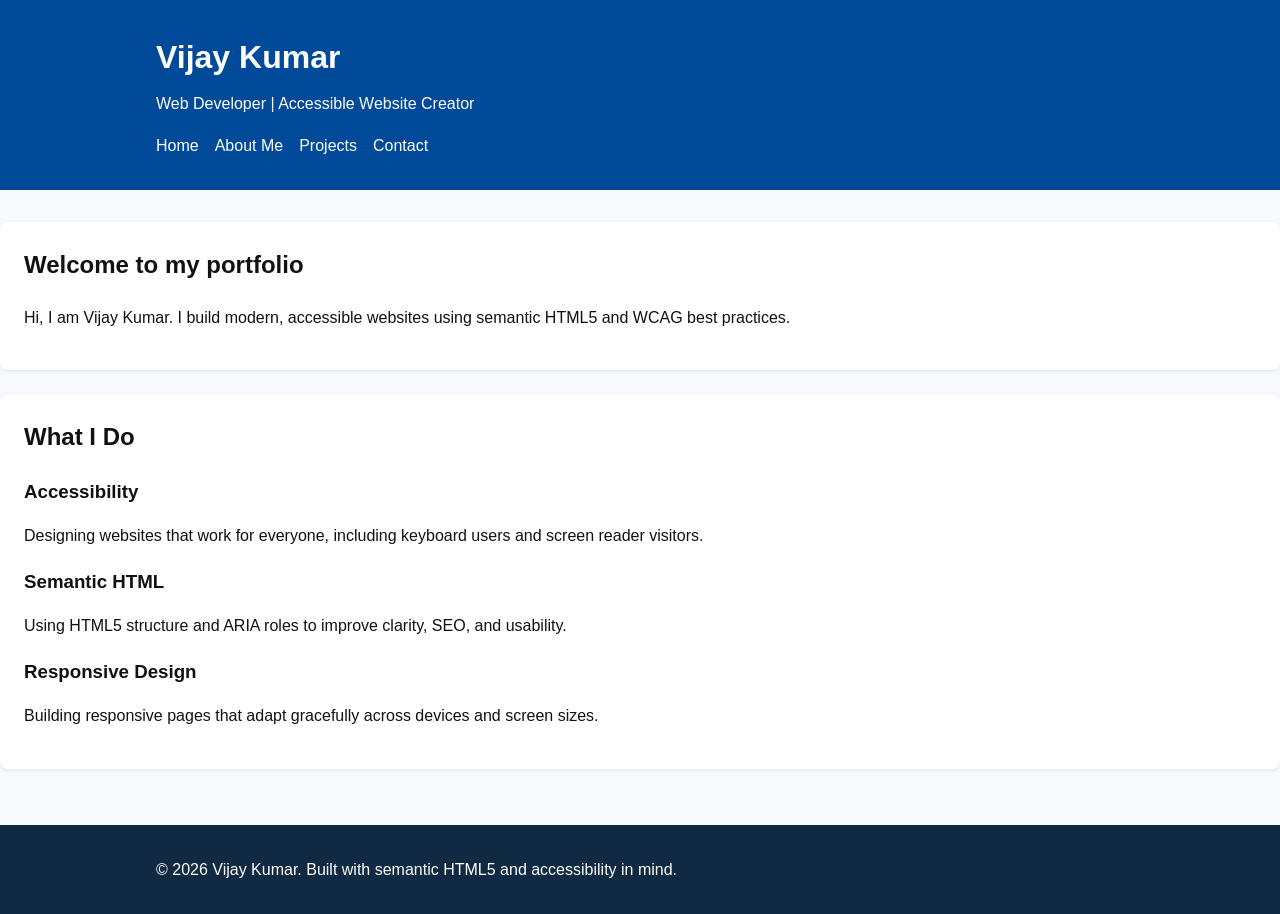
==== index.html @ e0fa2bb2 "Initial commit: accessible portfolio skeleton" ====
<!doctype html>
<html lang="en">
<head>
  <meta charset="UTF-8">
  <meta name="viewport" content="width=device-width, initial-scale=1.0">
  <title>Vijay Kumar | Home</title>
  <meta name="description" content="Portfolio website of Vijay Kumar">
  <meta name="keywords" content="Portfolio, HTML5, CSS, Web Developer">
  <meta name="author" content="Vijay Kumar">
  <link rel="stylesheet" href="css/style.css">
</head>
<body>
  <header role="banner">
    <div class="container">
      <h1>Vijay Kumar</h1>
      <p class="tagline">Web Developer | Accessible Website Creator</p>
      <nav role="navigation" aria-label="Main site navigation">
        <ul class="nav-list">
          <li><a href="index.html">Home</a></li>
          <li><a href="about.html">About Me</a></li>
          <li><a href="projects.html">Projects</a></li>
          <li><a href="contact.html">Contact</a></li>
        </ul>
      </nav>
    </div>
  </header>

  <main id="main-content">
    <section aria-labelledby="welcome-heading" class="hero">
      <h2 id="welcome-heading">Welcome to my portfolio</h2>
      <p>Hi, I am Vijay Kumar. I build modern, accessible websites using semantic HTML5 and WCAG best practices.</p>
    </section>

    <section aria-labelledby="skills-heading" class="highlights">
      <h2 id="skills-heading">What I Do</h2>
      <article>
        <h3>Accessibility</h3>
        <p>Designing websites that work for everyone, including keyboard users and screen reader visitors.</p>
      </article>
      <article>
        <h3>Semantic HTML</h3>
        <p>Using HTML5 structure and ARIA roles to improve clarity, SEO, and usability.</p>
      </article>
      <article>
        <h3>Responsive Design</h3>
        <p>Building responsive pages that adapt gracefully across devices and screen sizes.</p>
      </article>
    </section>
  </main>

  <footer role="contentinfo">
    <div class="container">
      <p>© 2026 Vijay Kumar. Built with semantic HTML5 and accessibility in mind.</p>
    </div>
  </footer>
</body>
</html>
---- css/style.css ----
:root {
  color-scheme: light;
  font-family: Arial, sans-serif;
  line-height: 1.6;
  background-color: #f7f9fc;
  color: #111;
}

* {
  box-sizing: border-box;
}

body {
  margin: 0;
}

.container {
  max-width: 1000px;
  margin: 0 auto;
  padding: 1rem;
}

header {
  background-color: #004a99;
  color: #fff;
  padding: 1rem 0;
}

header h1,
header p {
  margin: 0;
}

.tagline {
  margin-top: 0.5rem;
  font-size: 1rem;
}

.nav-list {
  list-style: none;
  padding: 0;
  margin: 1rem 0 0;
  display: flex;
  gap: 1rem;
  flex-wrap: wrap;
}

.nav-list a {
  color: #fff;
  text-decoration: none;
}

.nav-list a:focus,
.nav-list a:hover {
  outline: 3px solid #ffd700;
  background: rgba(255, 255, 255, 0.1);
}

main {
  padding: 2rem 0;
}

.hero,
.highlights,
.contact-form {
  background: #fff;
  border-radius: 8px;
  padding: 1.5rem;
  margin-bottom: 1.5rem;
  box-shadow: 0 1px 4px rgba(0,0,0,0.08);
}

h2 {
  margin-top: 0;
}

h3 {
  margin-bottom: 0.5rem;
}

article {
  margin-top: 1rem;
}

.form-group {
  display: grid;
  gap: 0.5rem;
  margin-bottom: 1rem;
}

label {
  font-weight: 600;
}

input,
textarea,
button {
  font: inherit;
}

input,
textarea {
  width: 100%;
  padding: 0.8rem;
  border: 1px solid #bbc4d6;
  border-radius: 4px;
}

input:focus,
textarea:focus,
button:focus {
  outline: 3px solid #004a99;
  outline-offset: 3px;
}

button {
  display: inline-block;
  padding: 0.9rem 1.4rem;
  border: none;
  background-color: #004a99;
  color: #fff;
  border-radius: 4px;
  cursor: pointer;
}

button:hover {
  background-color: #00356a;
}

footer {
  background-color: #102a43;
  color: #fff;
  padding: 1rem 0;
}

footer p {
  margin: 0;
}

@media (max-width: 600px) {
  .nav-list {
    flex-direction: column;
  }
}
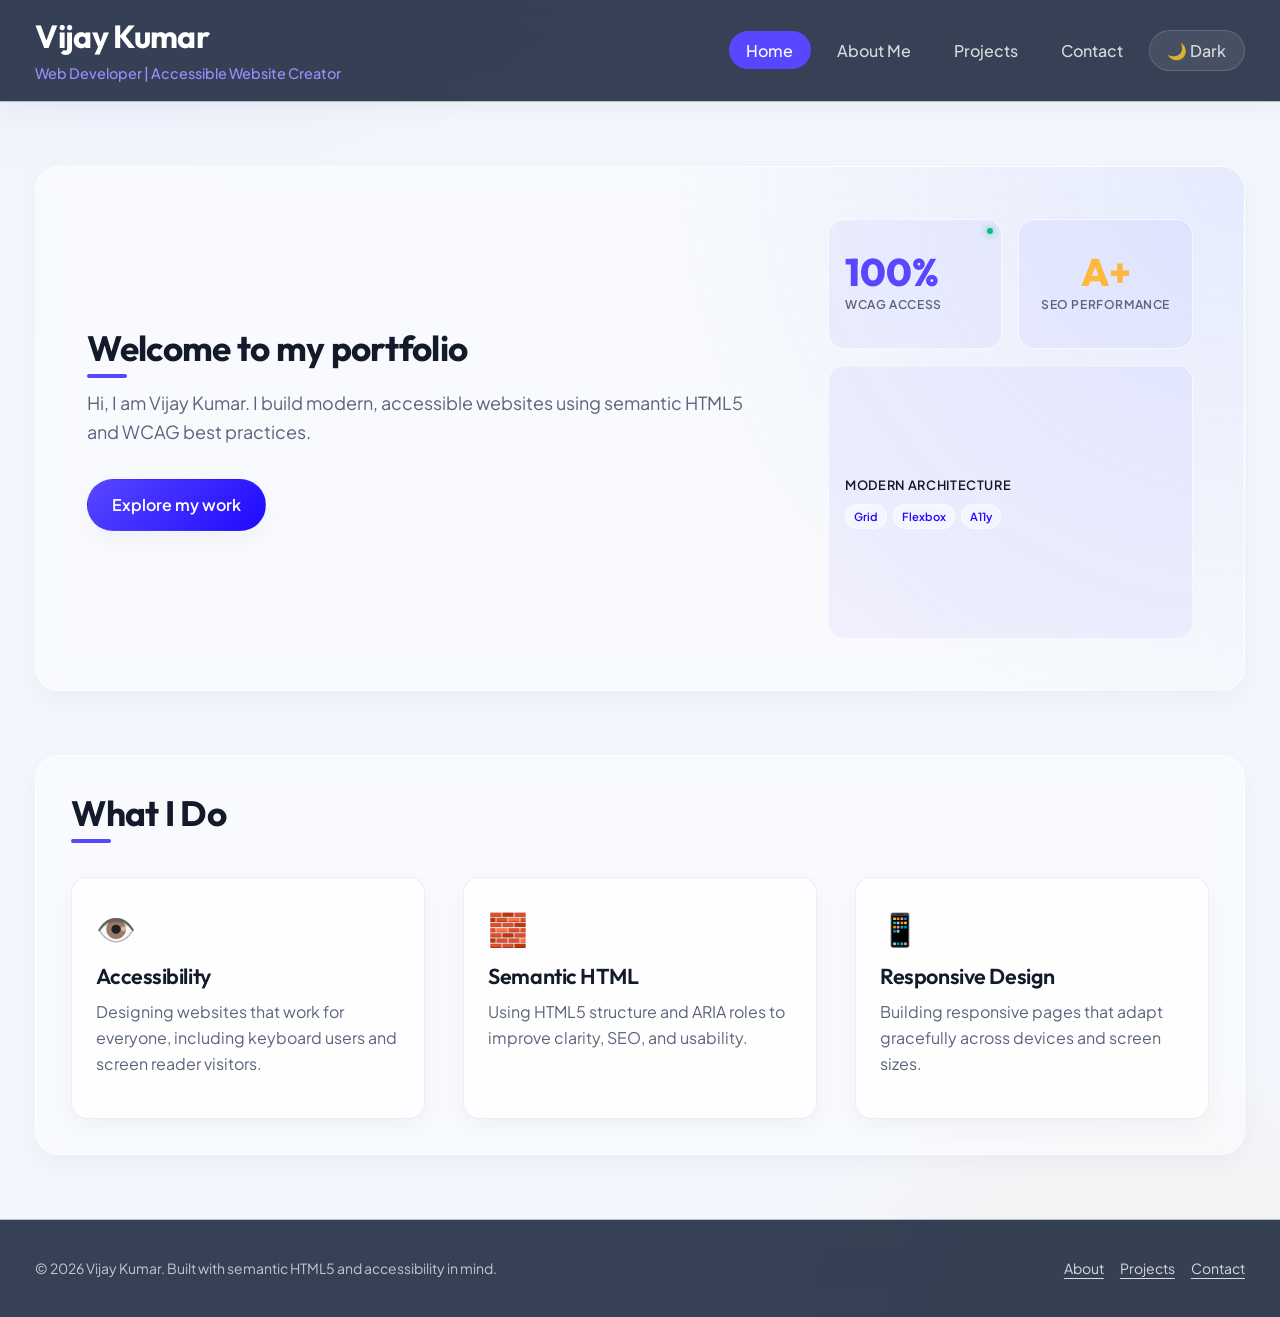
==== commit 66f6d2cf: "Add responsive portfolio redesign" ====
--- a/index.html
+++ b/index.html
@@ -1,57 +1,172 @@
 <!doctype html>
-<html lang="en">
+<html lang="en" dir="ltr">
 <head>
   <meta charset="UTF-8">
   <meta name="viewport" content="width=device-width, initial-scale=1.0">
-  <title>Vijay Kumar | Home</title>
-  <meta name="description" content="Portfolio website of Vijay Kumar">
-  <meta name="keywords" content="Portfolio, HTML5, CSS, Web Developer">
+  <meta http-equiv="X-UA-Compatible" content="ie=edge">
+  <title>Vijay Kumar | Web Developer & Accessibility Expert</title>
+  <meta name="description" content="Discover Vijay Kumar's portfolio of semantic HTML5 and accessible websites. Expert in WCAG compliance and modern web standards.">
+  <meta name="keywords" content="Web Developer, HTML5, CSS, Accessibility, WCAG, Semantic HTML, SEO-friendly, Portfolio">
   <meta name="author" content="Vijay Kumar">
+  <meta name="theme-color" content="#004a99">
+  <meta name="color-scheme" content="light dark">
+  <link rel="icon" href="images/favicon.svg" type="image/svg+xml">
+  <link rel="canonical" href="https://vijayportfolio.com/">
+  
+  <!-- Open Graph Tags for Social Media -->
+  <meta property="og:type" content="website">
+  <meta property="og:url" content="https://vijayportfolio.com/">
+  <meta property="og:title" content="Vijay Kumar | Web Developer & Accessibility Expert">
+  <meta property="og:description" content="Discover Vijay Kumar's portfolio of semantic HTML5 and accessible websites. Expert in WCAG compliance and modern web standards.">
+  <meta property="og:image" content="https://vijayportfolio.com/images/og-image.png">
+  <meta property="og:image:alt" content="Vijay Kumar's portfolio website">
+  <meta property="og:site_name" content="Vijay Kumar's Portfolio">
+  <meta property="og:locale" content="en_US">
+  
+  <!-- Twitter Card Tags -->
+  <meta name="twitter:card" content="summary_large_image">
+  <meta name="twitter:url" content="https://vijayportfolio.com/">
+  <meta name="twitter:title" content="Vijay Kumar | Web Developer & Accessibility Expert">
+  <meta name="twitter:description" content="Discover Vijay Kumar's portfolio of semantic HTML5 and accessible websites. Expert in WCAG compliance and modern web standards.">
+  <meta name="twitter:image" content="https://vijayportfolio.com/images/twitter-image.png">
+  <meta name="twitter:image:alt" content="Vijay Kumar's portfolio website">
+  
+  <!-- Additional SEO Meta Tags -->
+  <meta name="robots" content="index, follow, max-image-preview:large, max-snippet:-1, max-video-preview:-1">
+  <meta name="googlebot" content="index, follow">
   <link rel="stylesheet" href="css/style.css">
+  
+  <!-- JSON-LD Structured Data -->
+  <script type="application/ld+json">
+  {
+    "@context": "https://schema.org",
+    "@type": "Person",
+    "name": "Vijay Kumar",
+    "url": "https://vijayportfolio.com",
+    "image": "https://vijayportfolio.com/images/profile.svg",
+    "sameAs": [],
+    "jobTitle": "Web Developer",
+    "description": "Web Developer specializing in semantic HTML5 and accessible websites",
+    "knowsAbout": ["Web Development", "HTML5", "CSS", "Accessibility", "WCAG", "SEO"]
+  }
+  </script>
+  
+  <script type="application/ld+json">
+  {
+    "@context": "https://schema.org",
+    "@type": "WebSite",
+    "name": "Vijay Kumar's Portfolio",
+    "url": "https://vijayportfolio.com",
+    "description": "Semantic HTML5 and accessible portfolio website"
+  }
+  </script>
 </head>
-<body>
-  <header role="banner">
+<body class="site-shell">
+  <!-- Skip to main content link for keyboard users -->
+  <a href="#main-content" class="skip-link">Skip to main content</a>
+  
+  <header role="banner" aria-label="Site header">
+    <div class="container header-row">
+      <div class="brand-block">
+        <h1>Vijay Kumar</h1>
+        <p class="tagline" aria-label="Professional tagline">Web Developer | Accessible Website Creator</p>
+      </div>
+      <nav aria-label="Main site navigation" role="navigation">
+        <ul class="nav-list">
+          <li><a href="index.html" aria-current="page">Home</a></li>
+          <li><a href="about.html">About Me</a></li>
+          <li><a href="projects.html">Projects</a></li>
+          <li><a href="contact.html">Contact</a></li>
+          <li><button type="button" class="theme-toggle" id="themeToggle" aria-label="Toggle color theme">🌙 Dark</button></li>
+        </ul>
+      </nav>
+    </div>
+  </header>
+
+  <main id="main-content" class="page-home" role="main" aria-label="Main content">
+    <div class="container main-stack">
+    <section aria-labelledby="welcome-heading" class="hero">
+      <div class="hero-content">
+        <h2 id="welcome-heading">Welcome to my portfolio</h2>
+        <p>Hi, I am Vijay Kumar. I build modern, accessible websites using semantic HTML5 and WCAG best practices.</p>
+        <a href="#skills-heading" class="btn-primary">Explore my work</a>
+      </div>
+      <div class="hero-visual" aria-hidden="true">
+        <div class="visual-card stats-card">
+          <div class="card-glow-dot"></div>
+          <span class="stat-number">100%</span>
+          <span class="stat-label">WCAG Access</span>
+        </div>
+        <div class="visual-card rank-card">
+          <span class="rank-letter">A+</span>
+          <span class="rank-label">SEO Performance</span>
+        </div>
+        <div class="visual-card tech-card">
+          <span class="tech-title">Modern Architecture</span>
+          <div class="tech-tags">
+            <span>Grid</span>
+            <span>Flexbox</span>
+            <span>A11y</span>
+          </div>
+        </div>
+      </div>
+    </section>
+
+    <section aria-labelledby="skills-heading" class="highlights">
+      <h2 id="skills-heading">What I Do</h2>
+      <div class="highlights-grid">
+        <article aria-labelledby="accessibility-title">
+          <div class="card-icon" aria-hidden="true">👁️</div>
+          <h3 id="accessibility-title">Accessibility</h3>
+          <p>Designing websites that work for everyone, including keyboard users and screen reader visitors.</p>
+        </article>
+        <article aria-labelledby="semantic-title">
+          <div class="card-icon" aria-hidden="true">🧱</div>
+          <h3 id="semantic-title">Semantic HTML</h3>
+          <p>Using HTML5 structure and ARIA roles to improve clarity, SEO, and usability.</p>
+        </article>
+        <article aria-labelledby="responsive-title">
+          <div class="card-icon" aria-hidden="true">📱</div>
+          <h3 id="responsive-title">Responsive Design</h3>
+          <p>Building responsive pages that adapt gracefully across devices and screen sizes.</p>
+        </article>
+      </div>
+    </section>
+    </div>
+  </main>
+
+  <footer role="contentinfo" aria-label="Site footer">
     <div class="container">
-      <h1>Vijay Kumar</h1>
-      <p class="tagline">Web Developer | Accessible Website Creator</p>
-      <nav role="navigation" aria-label="Main site navigation">
-        <ul class="nav-list">
-          <li><a href="index.html">Home</a></li>
-          <li><a href="about.html">About Me</a></li>
+      <p>&copy; 2026 Vijay Kumar. Built with semantic HTML5 and accessibility in mind.</p>
+      <nav aria-label="Footer navigation">
+        <ul class="footer-links">
+          <li><a href="about.html">About</a></li>
           <li><a href="projects.html">Projects</a></li>
           <li><a href="contact.html">Contact</a></li>
         </ul>
       </nav>
     </div>
-  </header>
+  </footer>
+  <script>
+    (function () {
+      const savedTheme = localStorage.getItem('portfolio-theme');
+      const systemTheme = window.matchMedia('(prefers-color-scheme: dark)').matches ? 'dark' : 'light';
+      const theme = savedTheme || systemTheme;
+      document.documentElement.setAttribute('data-theme', theme);
 
-  <main id="main-content">
-    <section aria-labelledby="welcome-heading" class="hero">
-      <h2 id="welcome-heading">Welcome to my portfolio</h2>
-      <p>Hi, I am Vijay Kumar. I build modern, accessible websites using semantic HTML5 and WCAG best practices.</p>
-    </section>
-
-    <section aria-labelledby="skills-heading" class="highlights">
-      <h2 id="skills-heading">What I Do</h2>
-      <article>
-        <h3>Accessibility</h3>
-        <p>Designing websites that work for everyone, including keyboard users and screen reader visitors.</p>
-      </article>
-      <article>
-        <h3>Semantic HTML</h3>
-        <p>Using HTML5 structure and ARIA roles to improve clarity, SEO, and usability.</p>
-      </article>
-      <article>
-        <h3>Responsive Design</h3>
-        <p>Building responsive pages that adapt gracefully across devices and screen sizes.</p>
-      </article>
-    </section>
-  </main>
-
-  <footer role="contentinfo">
-    <div class="container">
-      <p>© 2026 Vijay Kumar. Built with semantic HTML5 and accessibility in mind.</p>
-    </div>
-  </footer>
+      const button = document.getElementById('themeToggle');
+      if (button) {
+        button.textContent = theme === 'dark' ? '☀️ Light' : '🌙 Dark';
+        button.addEventListener('click', () => {
+          const nextTheme = document.documentElement.getAttribute('data-theme') === 'dark' ? 'light' : 'dark';
+          document.documentElement.setAttribute('data-theme', nextTheme);
+          localStorage.setItem('portfolio-theme', nextTheme);
+          button.textContent = nextTheme === 'dark' ? '☀️ Light' : '🌙 Dark';
+          button.setAttribute('aria-pressed', String(nextTheme === 'dark'));
+        });
+        button.setAttribute('aria-pressed', String(theme === 'dark'));
+      }
+    })();
+  </script>
 </body>
 </html>
--- a/css/style.css
+++ b/css/style.css
@@ -1,144 +1,1237 @@
+/* ===== FONTS & IMPORT ===== */
+@import url('https://fonts.googleapis.com/css2?family=Outfit:wght@300;400;500;600;700;800&family=Plus+Jakarta+Sans:wght@300;400;500;600;700&display=swap');
+
+/* ===== CSS CUSTOM PROPERTIES (DESIGN SYSTEM) ===== */
 :root {
+  /* Dynamic Palette Tokens (HSL) */
+  --primary-h: 245;
+  --primary-s: 100%;
+  --primary-l: 64%;
+  --primary: hsl(var(--primary-h), var(--primary-s), var(--primary-l));
+  --primary-dark: hsl(var(--primary-h), var(--primary-s), 52%);
+  --primary-light: hsl(var(--primary-h), var(--primary-s), 78%);
+  
+  --secondary-h: 38;
+  --secondary-s: 100%;
+  --secondary-l: 62%;
+  --secondary: hsl(var(--secondary-h), var(--secondary-s), var(--secondary-l));
+  
+  --text-h: 220;
+  --text-s: 38%;
+  --text-l: 12%;
+  --text: hsl(var(--text-h), var(--text-s), var(--text-l));
+  --text-light: hsl(var(--text-h), 16%, 42%);
+  
+  --bg-h: 220;
+  --bg-s: 60%;
+  --bg-l: 97%;
+  --bg: hsl(var(--bg-h), var(--bg-s), var(--bg-l));
+  
+  /* Glassmorphic Cards & Surface Tokens */
+  --glass-bg: rgba(255, 255, 255, 0.45);
+  --glass-border: rgba(255, 255, 255, 0.65);
+  --glass-border-hover: rgba(138, 167, 255, 0.35);
+  
+  --card-bg: rgba(255, 255, 255, 0.6);
+  --card-border: rgba(18, 34, 63, 0.07);
+  --card-border-hover: rgba(138, 167, 255, 0.25);
+  
+  --input-bg: rgba(255, 255, 255, 0.85);
+  --header-bg: rgba(13, 25, 48, 0.82);
+  
+  /* Shadow & Glow Tokens */
+  --shadow-sm: 0 8px 24px rgba(15, 23, 42, 0.04);
+  --shadow-md: 0 16px 36px rgba(15, 23, 42, 0.08);
+  --shadow-lg: 0 24px 56px rgba(15, 23, 42, 0.12);
+  --glow: rgba(91, 124, 255, 0.12);
+  --glow-strong: rgba(91, 124, 255, 0.25);
+  
+  /* Status Colors */
+  --color-success: #10b981;
+  --color-error: #ef4444;
+  --color-warning: #f59e0b;
+
+  /* Typography */
+  --font-family-base: 'Plus Jakarta Sans', -apple-system, BlinkMacSystemFont, 'Segoe UI', Roboto, sans-serif;
+  --font-family-headers: 'Outfit', sans-serif;
+  --font-size-base: 1rem;
+  --font-size-small: 0.875rem;
+  --font-size-large: 1.125rem;
+  --line-height: 1.65;
+  --line-height-tight: 1.3;
+
+  /* Spacings & Border Radii */
+  --spacing-xs: 0.25rem;
+  --spacing-sm: 0.5rem;
+  --spacing-md: 1rem;
+  --spacing-lg: 1.5rem;
+  --spacing-xl: 2.2rem;
+  --spacing-2xl: 3.5rem;
+  --container-max-width: 72rem;
+  --container-wide: 80rem;
+  --border-radius: 16px;
+  --border-radius-lg: 24px;
+  --border-radius-pill: 50px;
+  --transition: all 0.35s cubic-bezier(0.25, 0.8, 0.25, 1);
+  --transition-fast: 0.2s cubic-bezier(0.4, 0, 0.2, 1);
+  --blur-glass: 16px;
+  --blur-header: 12px;
+
+  /* Breakpoint tokens (for reference in comments) */
+  --bp-tablet: 48rem;
+  --bp-desktop: 64rem;
+  --bp-wide: 80rem;
   color-scheme: light;
-  font-family: Arial, sans-serif;
-  line-height: 1.6;
-  background-color: #f7f9fc;
-  color: #111;
-}
-
+}
+
+/* ===== DARK MODE OVERRIDES ===== */
+[data-theme="dark"] {
+  --primary-h: 245;
+  --primary-s: 100%;
+  --primary-l: 74%;
+  --primary-dark: hsl(var(--primary-h), var(--primary-s), 66%);
+  --primary-light: hsl(var(--primary-h), var(--primary-s), 84%);
+  
+  --secondary-h: 38;
+  --secondary-s: 100%;
+  --secondary-l: 68%;
+  
+  --text-h: 220;
+  --text-s: 40%;
+  --text-l: 98%;
+  --text-light: hsl(var(--text-h), 20%, 80%);
+  
+  --bg-h: 222;
+  --bg-s: 47%;
+  --bg-l: 8%;
+  
+  --glass-bg: rgba(15, 23, 42, 0.45);
+  --glass-border: rgba(255, 255, 255, 0.06);
+  --glass-border-hover: rgba(138, 167, 255, 0.22);
+  
+  --card-bg: rgba(15, 23, 42, 0.55);
+  --card-border: rgba(255, 255, 255, 0.05);
+  --card-border-hover: rgba(138, 167, 255, 0.15);
+  
+  --input-bg: rgba(10, 18, 36, 0.8);
+  --header-bg: rgba(6, 11, 23, 0.85);
+  
+  --shadow-sm: 0 8px 24px rgba(0, 0, 0, 0.25);
+  --shadow-md: 0 16px 48px rgba(0, 0, 0, 0.35);
+  --shadow-lg: 0 24px 64px rgba(0, 0, 0, 0.45);
+  --glow: rgba(138, 167, 255, 0.08);
+  --glow-strong: rgba(138, 167, 255, 0.18);
+  color-scheme: dark;
+}
+
+/* System dark theme preferences before user toggles theme */
+@media (prefers-color-scheme: dark) {
+  :root:not([data-theme="light"]) {
+    --primary-h: 245;
+    --primary-s: 100%;
+    --primary-l: 74%;
+    --primary-dark: hsl(var(--primary-h), var(--primary-s), 66%);
+    --primary-light: hsl(var(--primary-h), var(--primary-s), 84%);
+    
+    --secondary-h: 38;
+    --secondary-s: 100%;
+    --secondary-l: 68%;
+    
+    --text-h: 220;
+    --text-s: 40%;
+    --text-l: 98%;
+    --text-light: hsl(var(--text-h), 20%, 80%);
+    
+    --bg-h: 222;
+    --bg-s: 47%;
+    --bg-l: 8%;
+    
+    --glass-bg: rgba(15, 23, 42, 0.45);
+    --glass-border: rgba(255, 255, 255, 0.06);
+    --glass-border-hover: rgba(138, 167, 255, 0.22);
+    
+    --card-bg: rgba(15, 23, 42, 0.55);
+    --card-border: rgba(255, 255, 255, 0.05);
+    --card-border-hover: rgba(138, 167, 255, 0.15);
+    
+    --input-bg: rgba(10, 18, 36, 0.8);
+    --header-bg: rgba(6, 11, 23, 0.85);
+    
+    --shadow-sm: 0 8px 24px rgba(0, 0, 0, 0.25);
+    --shadow-md: 0 16px 48px rgba(0, 0, 0, 0.35);
+    --shadow-lg: 0 24px 64px rgba(0, 0, 0, 0.45);
+    --glow: rgba(138, 167, 255, 0.08);
+    --glow-strong: rgba(138, 167, 255, 0.18);
+    color-scheme: dark;
+  }
+}
+
+/* ===== ACCESSIBILITY & REDUCED MOTION ===== */
+@media (prefers-reduced-motion: reduce) {
+  *,
+  *::before,
+  *::after {
+    animation-duration: 0.01ms !important;
+    animation-iteration-count: 1 !important;
+    transition-duration: 0.01ms !important;
+    scroll-behavior: auto !important;
+  }
+
+  .visual-card:hover,
+  article:hover,
+  .profile-card:hover {
+    transform: none !important;
+  }
+}
+
+/* ===== BASE LAYOUT SETUP ===== */
 * {
   box-sizing: border-box;
 }
 
+html {
+  font-size: 16px;
+  scroll-behavior: smooth;
+}
+
+/* ===== SITE SHELL — CSS GRID PAGE ARCHITECTURE ===== */
+.site-shell {
+  margin: 0;
+  font-family: var(--font-family-base);
+  font-size: var(--font-size-base);
+  line-height: var(--line-height);
+  color: var(--text);
+  background:
+    radial-gradient(ellipse 80% 50% at 10% -10%, var(--glow), transparent 50%),
+    radial-gradient(ellipse 60% 40% at 90% 100%, hsla(var(--secondary-h), var(--secondary-s), var(--secondary-l), 0.08), transparent 50%),
+    var(--bg);
+  min-height: 100vh;
+  min-height: 100dvh;
+  display: grid;
+  grid-template-rows: auto 1fr auto;
+  grid-template-areas:
+    "site-header"
+    "site-main"
+    "site-footer";
+  grid-template-columns: minmax(0, 1fr);
+}
+
 body {
   margin: 0;
 }
 
+/* Typography elements */
+h1, h2, h3, h4, h5, h6 {
+  font-family: var(--font-family-headers);
+  line-height: var(--line-height-tight);
+  margin-top: 0;
+  margin-bottom: var(--spacing-sm);
+  font-weight: 700;
+  letter-spacing: -0.02em;
+}
+
+h1 {
+  font-size: clamp(2rem, 5vw, 3rem);
+}
+
+h2 {
+  font-size: clamp(1.6rem, 4vw, 2.2rem);
+  position: relative;
+  display: inline-block;
+  margin-bottom: var(--spacing-md);
+}
+
+h2::after {
+  content: '';
+  position: absolute;
+  left: 0;
+  bottom: -6px;
+  width: 40px;
+  height: 4px;
+  background-color: var(--primary);
+  border-radius: 2px;
+}
+
+h3 {
+  font-size: 1.35rem;
+  font-weight: 600;
+}
+
+p {
+  margin-top: 0;
+  margin-bottom: var(--spacing-md);
+  color: var(--text-light);
+}
+
+small {
+  font-size: var(--font-size-small);
+  color: var(--text-light);
+}
+
+/* ===== LINKS & INTERACTIVES ===== */
+a {
+  color: var(--primary);
+  text-decoration: underline;
+  text-underline-offset: 4px;
+  transition: var(--transition);
+}
+
+a:visited {
+  color: var(--primary-dark);
+}
+
+a:hover {
+  color: var(--primary-dark);
+  text-decoration-color: transparent;
+}
+
+a:focus-visible,
+button:focus-visible,
+input:focus-visible,
+select:focus-visible,
+textarea:focus-visible {
+  outline: 3px solid var(--secondary);
+  outline-offset: 3px;
+}
+
+/* Button & Form Controls styling */
+.btn-primary,
+.btn-secondary,
+button {
+  font-family: var(--font-family-base);
+  font-weight: 600;
+  font-size: var(--font-size-base);
+  padding: 0.75rem 1.5rem;
+  border-radius: 50px;
+  border: 1px solid transparent;
+  cursor: pointer;
+  transition: var(--transition);
+  display: inline-flex;
+  align-items: center;
+  justify-content: center;
+  text-decoration: none;
+  box-shadow: var(--shadow-sm);
+}
+
+.btn-primary,
+button[type="submit"] {
+  background: linear-gradient(135deg, var(--primary) 0%, var(--primary-dark) 100%);
+  color: #fff;
+}
+
+.btn-primary:hover,
+button[type="submit"]:hover {
+  transform: translateY(-2px);
+  box-shadow: var(--shadow-md), 0 0 15px var(--glow-strong);
+}
+
+.btn-primary:active,
+button[type="submit"]:active {
+  transform: translateY(0);
+}
+
+.btn-secondary,
+button[type="reset"] {
+  background: var(--card-bg);
+  border: 1px solid var(--card-border);
+  color: var(--text);
+}
+
+.btn-secondary:hover,
+button[type="reset"]:hover {
+  background: var(--glass-bg);
+  border-color: var(--primary-light);
+  transform: translateY(-2px);
+}
+
+button:disabled,
+.btn-primary:disabled,
+.btn-secondary:disabled {
+  opacity: 0.5;
+  cursor: not-allowed;
+  transform: none !important;
+  box-shadow: none !important;
+}
+
+/* ===== MAIN SITE SHELL ===== */
 .container {
-  max-width: 1000px;
-  margin: 0 auto;
-  padding: 1rem;
+  width: 100%;
+  max-width: var(--container-max-width);
+  margin-left: auto;
+  margin-right: auto;
+  padding-left: var(--spacing-lg);
+  padding-right: var(--spacing-lg);
 }
 
 header {
-  background-color: #004a99;
+  grid-area: site-header;
+}
+
+main {
+  grid-area: site-main;
+  padding: var(--spacing-xl) 0 var(--spacing-2xl);
+  display: grid;
+  align-content: start;
+}
+
+footer {
+  grid-area: site-footer;
+}
+
+/* Vertical section stack inside main */
+.main-stack {
+  display: grid;
+  grid-template-columns: minmax(0, 1fr);
+  gap: var(--spacing-2xl);
+  width: 100%;
+}
+
+/* ===== GLASS CARD SYSTEM ===== */
+.hero,
+.highlights,
+.contact-section,
+.about-section,
+.projects-section,
+.glass-card,
+article {
+  background: var(--glass-bg);
+  backdrop-filter: blur(var(--blur-glass));
+  -webkit-backdrop-filter: blur(var(--blur-glass));
+  border: 1px solid var(--glass-border);
+  border-radius: var(--border-radius-lg);
+  padding: var(--spacing-xl);
+  box-shadow: var(--shadow-sm);
+  transition: var(--transition);
+}
+
+.projects-section > p {
+  max-width: 65ch;
+}
+
+/* ===== HEADER & NAVIGATION (MOBILE BASE) ===== */
+.site-shell > header {
+  background: var(--header-bg);
+  backdrop-filter: blur(var(--blur-header));
+  -webkit-backdrop-filter: blur(var(--blur-header));
+  border-bottom: 1px solid var(--glass-border);
   color: #fff;
-  padding: 1rem 0;
-}
-
-header h1,
-header p {
+  padding: var(--spacing-md) 0;
+  position: sticky;
+  top: 0;
+  z-index: 100;
+  box-shadow: var(--shadow-sm);
+}
+
+.header-row {
+  display: flex;
+  flex-direction: column;
+  align-items: stretch;
+  gap: var(--spacing-md);
+  text-align: center;
+}
+
+.brand-block h1 {
+  font-size: 1.8rem;
   margin: 0;
+  color: #fff;
+}
+
+.brand-block h1::after {
+  display: none;
 }
 
 .tagline {
-  margin-top: 0.5rem;
-  font-size: 1rem;
+  font-size: 0.9rem;
+  margin: var(--spacing-xs) 0 0;
+  color: var(--primary-light);
+  font-weight: 500;
 }
 
 .nav-list {
   list-style: none;
   padding: 0;
-  margin: 1rem 0 0;
+  margin: 0;
   display: flex;
-  gap: 1rem;
   flex-wrap: wrap;
-}
-
-.nav-list a {
+  justify-content: center;
+  align-items: center;
+  gap: var(--spacing-sm);
+}
+
+.nav-list a,
+.theme-toggle {
+  color: rgba(255, 255, 255, 0.8);
+  font-weight: 500;
+  text-decoration: none;
+  padding: 0.5rem 1rem;
+  border-radius: 30px;
+  transition: var(--transition);
+  font-size: var(--font-size-small);
+}
+
+.nav-list a:hover,
+.nav-list a:focus-visible,
+.theme-toggle:hover,
+.theme-toggle:focus-visible {
+  background: rgba(255, 255, 255, 0.1);
   color: #fff;
+}
+
+.nav-list a[aria-current="page"] {
+  background: var(--primary);
+  color: #fff;
+}
+
+.theme-toggle {
+  background: rgba(255, 255, 255, 0.08);
+  border: 1px solid rgba(255, 255, 255, 0.15);
+  cursor: pointer;
+  box-shadow: none;
+  min-width: 2.75rem;
+}
+
+.theme-toggle[aria-pressed="true"] {
+  background: rgba(255, 255, 255, 0.15);
+  border-color: var(--secondary);
+}
+
+/* ===== HERO SECTION (MOBILE BASE) ===== */
+.hero {
+  display: grid;
+  grid-template-columns: minmax(0, 1fr);
+  grid-template-areas:
+    "hero-content"
+    "hero-visual";
+  gap: var(--spacing-xl);
+  align-items: center;
+  background:
+    radial-gradient(circle at 100% 0%, var(--glow), transparent 45%),
+    var(--glass-bg);
+}
+
+.hero-content {
+  grid-area: hero-content;
+  text-align: center;
+}
+
+.hero-visual {
+  grid-area: hero-visual;
+  display: grid;
+  grid-template-columns: repeat(2, 1fr);
+  gap: var(--spacing-sm);
+}
+
+.hero-content h2::after {
+  left: 50%;
+  transform: translateX(-50%);
+}
+
+.hero-content p {
+  font-size: var(--font-size-large);
+  margin-bottom: var(--spacing-lg);
+}
+
+.hero-content .btn-primary {
+  margin-top: var(--spacing-sm);
+}
+
+/* Interactive Developer Dashboard Widget */
+.visual-card {
+  background: hsla(var(--primary-h), var(--primary-s), var(--primary-l), 0.06);
+  border: 1px solid var(--glass-border);
+  border-radius: var(--border-radius);
+  padding: var(--spacing-md);
+  display: flex;
+  flex-direction: column;
+  justify-content: center;
+  position: relative;
+  overflow: hidden;
+  box-shadow: inset 0 1px 1px rgba(255, 255, 255, 0.1);
+  aspect-ratio: 4 / 3;
+  transition: transform var(--transition-fast), box-shadow var(--transition-fast);
+}
+
+.visual-card:hover {
+  transform: translateY(-2px);
+  box-shadow: var(--shadow-sm), inset 0 1px 1px rgba(255, 255, 255, 0.1);
+}
+
+.stats-card {
+  grid-column: span 1;
+}
+
+.card-glow-dot {
+  position: absolute;
+  top: 8px;
+  right: 8px;
+  width: 6px;
+  height: 6px;
+  border-radius: 50%;
+  background: var(--color-success);
+  box-shadow: 0 0 8px var(--color-success);
+  animation: pulse 2s infinite;
+}
+
+.stat-number {
+  font-family: var(--font-family-headers);
+  font-size: 2.2rem;
+  font-weight: 800;
+  color: var(--primary);
+  line-height: 1;
+}
+
+.stat-label {
+  font-size: 0.75rem;
+  font-weight: 600;
+  text-transform: uppercase;
+  letter-spacing: 0.05em;
+  margin-top: var(--spacing-xs);
+  color: var(--text-light);
+}
+
+.rank-card {
+  grid-column: span 1;
+  align-items: center;
+}
+
+.rank-letter {
+  font-family: var(--font-family-headers);
+  font-size: 2.4rem;
+  font-weight: 800;
+  color: var(--secondary);
+  line-height: 1;
+}
+
+.rank-label {
+  font-size: 0.75rem;
+  font-weight: 600;
+  text-transform: uppercase;
+  letter-spacing: 0.05em;
+  margin-top: var(--spacing-xs);
+  color: var(--text-light);
+}
+
+.tech-card {
+  grid-column: span 2;
+}
+
+.tech-title {
+  font-size: 0.8rem;
+  font-weight: 600;
+  text-transform: uppercase;
+  letter-spacing: 0.05em;
+  margin-bottom: var(--spacing-sm);
+  color: var(--text);
+}
+
+.tech-tags {
+  display: flex;
+  flex-wrap: wrap;
+  gap: 6px;
+}
+
+.tech-tags span {
+  font-size: 0.7rem;
+  font-weight: 600;
+  background: var(--glass-bg);
+  border: 1px solid var(--glass-border);
+  color: var(--primary-dark);
+  padding: 2px 8px;
+  border-radius: 20px;
+}
+
+/* ===== HIGHLIGHTS SECTION (MOBILE BASE) ===== */
+.highlights-grid {
+  display: grid;
+  grid-template-columns: 1fr;
+  gap: var(--spacing-lg);
+  margin-top: var(--spacing-lg);
+}
+
+article {
+  background: var(--card-bg);
+  border: 1px solid var(--card-border);
+  border-radius: var(--border-radius);
+  padding: var(--spacing-lg);
+  display: flex;
+  flex-direction: column;
+  gap: var(--spacing-xs);
+  height: 100%;
+}
+
+article:hover {
+  transform: translateY(-4px);
+  border-color: var(--card-border-hover);
+  box-shadow: var(--shadow-md), 0 4px 15px var(--glow);
+}
+
+article p {
+  flex: 1;
+}
+
+.card-icon {
+  font-size: 2rem;
+  margin-bottom: var(--spacing-xs);
+}
+
+article h3 {
+  margin-bottom: var(--spacing-xs);
+}
+
+article h3::after {
+  display: none;
+}
+
+/* ===== ABOUT ME PAGE (MOBILE BASE) ===== */
+.about-grid {
+  display: grid;
+  grid-template-columns: 1fr;
+  gap: var(--spacing-xl);
+  align-items: center;
+}
+
+.profile-card {
+  margin: 0 auto;
+  max-width: 260px;
+  width: 100%;
+  text-align: center;
+  background: var(--card-bg);
+  border: 1px solid var(--card-border);
+  padding: var(--spacing-md);
+  border-radius: var(--border-radius-lg);
+  position: relative;
+}
+
+.profile-card:hover {
+  transform: rotate(1deg) translateY(-2px);
+  box-shadow: var(--shadow-md);
+}
+
+.profile-glow {
+  position: absolute;
+  inset: 0;
+  border-radius: var(--border-radius-lg);
+  background: radial-gradient(circle at 50% 50%, var(--glow-strong), transparent 60%);
+  z-index: 0;
+  opacity: 0.5;
+  pointer-events: none;
+}
+
+.profile-card img {
+  width: 100%;
+  height: auto;
+  aspect-ratio: 1;
+  object-fit: cover;
+  border-radius: var(--border-radius);
+  position: relative;
+  z-index: 1;
+}
+
+.profile-card figcaption {
+  margin-top: var(--spacing-sm);
+  font-family: var(--font-family-headers);
+  font-size: var(--font-size-large);
+  font-weight: 700;
+  color: var(--text);
+  position: relative;
+  z-index: 1;
+}
+
+.experience-grid {
+  display: grid;
+  grid-template-columns: 1fr;
+  gap: var(--spacing-lg);
+  margin-top: var(--spacing-lg);
+}
+
+/* ===== PROJECTS PAGE (MOBILE BASE) ===== */
+.projects-grid {
+  display: grid;
+  grid-template-columns: minmax(0, 1fr);
+  gap: var(--spacing-lg);
+  margin-top: var(--spacing-lg);
+}
+
+.project-tags {
+  display: flex;
+  flex-wrap: wrap;
+  gap: 6px;
+  margin-bottom: var(--spacing-md);
+}
+
+.project-tags .tag {
+  font-size: 0.75rem;
+  font-weight: 600;
+  background: var(--glass-bg);
+  border: 1px solid var(--glass-border);
+  color: var(--primary-dark);
+  padding: 4px 10px;
+  border-radius: 20px;
+}
+
+.projects-grid article {
+  gap: var(--spacing-sm);
+}
+
+.project-link {
+  display: inline-flex;
+  align-self: flex-start;
+  margin-top: auto;
+  font-weight: 600;
+  font-size: var(--font-size-small);
+  background: linear-gradient(135deg, var(--primary) 0%, var(--primary-dark) 100%);
+  color: #fff !important;
   text-decoration: none;
-}
-
-.nav-list a:focus,
-.nav-list a:hover {
-  outline: 3px solid #ffd700;
-  background: rgba(255, 255, 255, 0.1);
-}
-
-main {
-  padding: 2rem 0;
-}
-
-.hero,
-.highlights,
-.contact-form {
-  background: #fff;
-  border-radius: 8px;
-  padding: 1.5rem;
-  margin-bottom: 1.5rem;
-  box-shadow: 0 1px 4px rgba(0,0,0,0.08);
-}
-
-h2 {
-  margin-top: 0;
-}
-
-h3 {
-  margin-bottom: 0.5rem;
-}
-
-article {
-  margin-top: 1rem;
+  padding: 0.6rem 1.2rem;
+  border-radius: var(--border-radius-pill);
+  transition: var(--transition);
+}
+
+.project-link:hover {
+  background: var(--primary-dark);
+  transform: translateY(-1px);
+}
+
+/* ===== CONTACT PAGE (MOBILE BASE) ===== */
+.contact-grid {
+  display: grid;
+  grid-template-columns: minmax(0, 1fr);
+  grid-template-areas:
+    "contact-info"
+    "contact-form";
+  gap: var(--spacing-xl);
+}
+
+.contact-info-block {
+  grid-area: contact-info;
+  display: flex;
+  flex-direction: column;
+  gap: var(--spacing-md);
+}
+
+.contact-form-block {
+  grid-area: contact-form;
+}
+
+.contact-intro {
+  font-size: var(--font-size-large);
+}
+
+.info-card {
+  background: var(--card-bg);
+  border: 1px solid var(--card-border);
+}
+
+.info-card h3 {
+  font-size: 1.15rem;
+  margin-bottom: var(--spacing-sm);
+  color: var(--primary);
+}
+
+.info-card h3::after {
+  display: none;
+}
+
+.info-card p {
+  margin-bottom: var(--spacing-sm);
+}
+
+.info-card p:last-child {
+  margin-bottom: 0;
+}
+
+.form-errors {
+  background-color: rgba(239, 68, 68, 0.1);
+  border: 1px solid var(--color-error);
+  border-radius: var(--border-radius);
+  color: var(--color-error);
+  padding: var(--spacing-md);
+  margin-bottom: var(--spacing-md);
+  font-size: var(--font-size-small);
+  font-weight: 500;
 }
 
 .form-group {
-  display: grid;
-  gap: 0.5rem;
-  margin-bottom: 1rem;
+  display: flex;
+  flex-direction: column;
+  gap: var(--spacing-xs);
+  margin-bottom: var(--spacing-md);
 }
 
 label {
+  font-size: var(--font-size-small);
   font-weight: 600;
+  color: var(--text);
+}
+
+label span[aria-label="required"] {
+  color: var(--color-error);
 }
 
 input,
-textarea,
-button {
-  font: inherit;
-}
-
-input,
+select,
 textarea {
   width: 100%;
-  padding: 0.8rem;
-  border: 1px solid #bbc4d6;
-  border-radius: 4px;
+  font-family: var(--font-family-base);
+  font-size: var(--font-size-base);
+  padding: 0.75rem 1rem;
+  background: var(--input-bg);
+  border: 1px solid var(--card-border);
+  border-radius: var(--border-radius);
+  color: var(--text);
+  transition: var(--transition);
+}
+
+input:hover,
+select:hover,
+textarea:hover {
+  border-color: var(--primary-light);
 }
 
 input:focus,
-textarea:focus,
-button:focus {
-  outline: 3px solid #004a99;
-  outline-offset: 3px;
-}
-
-button {
-  display: inline-block;
-  padding: 0.9rem 1.4rem;
-  border: none;
-  background-color: #004a99;
+select:focus,
+textarea:focus {
+  border-color: var(--primary);
+  box-shadow: 0 0 0 4px var(--glow-strong);
+  background: var(--input-bg);
+}
+
+textarea {
+  resize: vertical;
+  min-height: 130px;
+}
+
+.form-actions {
+  display: flex;
+  flex-wrap: wrap;
+  gap: var(--spacing-sm);
+  margin-top: var(--spacing-lg);
+}
+
+.form-actions button {
+  flex: 1 1 140px;
+}
+
+/* ===== FOOTER ===== */
+.site-shell > footer {
+  background: var(--header-bg);
+  backdrop-filter: blur(var(--blur-header));
+  -webkit-backdrop-filter: blur(var(--blur-header));
+  border-top: 1px solid var(--glass-border);
+  color: rgba(255, 255, 255, 0.7);
+  padding: var(--spacing-xl) 0;
+  text-align: center;
+}
+
+footer p {
+  color: rgba(255, 255, 255, 0.7);
+  margin-bottom: var(--spacing-sm);
+  font-size: var(--font-size-small);
+}
+
+.footer-links {
+  list-style: none;
+  padding: 0;
+  margin: 0;
+  display: flex;
+  justify-content: center;
+  flex-wrap: wrap;
+  gap: var(--spacing-md);
+}
+
+.footer-links a {
+  color: rgba(255, 255, 255, 0.8);
+  font-size: var(--font-size-small);
+}
+
+.footer-links a:hover {
+  color: var(--secondary);
+}
+
+/* ===== SKIP LINK ===== */
+.skip-link {
+  position: absolute;
+  left: -9999px;
+  top: auto;
+  width: 1px;
+  height: 1px;
+  overflow: hidden;
+  z-index: -1;
+}
+
+.skip-link:focus,
+.skip-link:focus-visible {
+  position: fixed;
+  left: var(--spacing-md);
+  top: var(--spacing-md);
+  width: auto;
+  height: auto;
+  padding: var(--spacing-md) var(--spacing-lg);
+  background: var(--primary);
   color: #fff;
-  border-radius: 4px;
-  cursor: pointer;
-}
-
-button:hover {
-  background-color: #00356a;
-}
-
-footer {
-  background-color: #102a43;
-  color: #fff;
-  padding: 1rem 0;
-}
-
-footer p {
-  margin: 0;
-}
-
-@media (max-width: 600px) {
+  z-index: 10000;
+  border-radius: var(--border-radius);
+  text-decoration: none;
+  font-weight: 600;
+  box-shadow: var(--shadow-lg);
+}
+
+/* ===== KEYFRAMES ANIMATIONS ===== */
+@keyframes pulse {
+  0% {
+    transform: scale(0.95);
+    box-shadow: 0 0 0 0 rgba(16, 185, 129, 0.7);
+  }
+  70% {
+    transform: scale(1.05);
+    box-shadow: 0 0 0 6px rgba(16, 185, 129, 0);
+  }
+  100% {
+    transform: scale(0.95);
+    box-shadow: 0 0 0 0 rgba(16, 185, 129, 0);
+  }
+}
+
+/* ==========================================================================
+   TABLET RESPONSIVE MEDIA QUERIES (min-width: 48rem / 768px)
+   ========================================================================== */
+@media (min-width: 48rem) {
+  /* Navigation Alignment */
+  .header-row {
+    flex-direction: row;
+    justify-content: space-between;
+    align-items: center;
+    text-align: left;
+  }
+  
+  .brand-block h1 {
+    font-size: 2rem;
+  }
+  
   .nav-list {
-    flex-direction: column;
-  }
-}
+    justify-content: flex-end;
+    gap: var(--spacing-sm);
+  }
+  
+  .nav-list a,
+  .theme-toggle {
+    font-size: var(--font-size-base);
+    padding: 0.55rem 1.1rem;
+  }
+
+  /* Grid Layouts - Main pages */
+  .hero {
+    grid-template-columns: 1.1fr 0.9fr;
+    grid-template-areas: "hero-content hero-visual";
+    gap: var(--spacing-xl);
+    text-align: left;
+    padding: var(--spacing-2xl);
+  }
+  
+  .hero-content {
+    text-align: left;
+  }
+  
+  .hero-content h2::after {
+    left: 0;
+    transform: none;
+  }
+  
+  .highlights-grid {
+    grid-template-columns: repeat(2, 1fr);
+  }
+  
+  /* About Page Grid */
+  .about-grid {
+    grid-template-columns: 1.2fr 0.8fr;
+    gap: var(--spacing-2xl);
+  }
+  
+  .profile-card {
+    max-width: 300px;
+    margin: 0;
+  }
+  
+  .experience-grid {
+    grid-template-columns: repeat(2, 1fr);
+  }
+  
+  /* Projects Grid */
+  .projects-grid {
+    grid-template-columns: repeat(auto-fit, minmax(280px, 1fr));
+    gap: var(--spacing-xl);
+  }
+
+  /* Contact Page Grid */
+  .contact-grid {
+    grid-template-columns: 0.9fr 1.1fr;
+    grid-template-areas: "contact-info contact-form";
+    gap: var(--spacing-2xl);
+    align-items: start;
+  }
+  
+  /* Form actions reset */
+  .form-actions {
+    flex-wrap: nowrap;
+  }
+  
+  .form-actions button {
+    flex: 0 1 auto;
+  }
+  
+  /* Footer centering */
+  footer {
+    text-align: left;
+  }
+  
+  footer .container {
+    display: flex;
+    justify-content: space-between;
+    align-items: center;
+  }
+  
+  footer p {
+    margin-bottom: 0;
+  }
+}
+
+/* ==========================================================================
+   DESKTOP RESPONSIVE MEDIA QUERIES (min-width: 64rem / 1024px)
+   ========================================================================== */
+@media (min-width: 64rem) {
+  main {
+    padding: var(--spacing-2xl) 0 var(--spacing-2xl);
+  }
+  
+  .hero {
+    grid-template-columns: 1.25fr 0.75fr;
+    gap: var(--spacing-2xl);
+  }
+  
+  .hero-visual {
+    gap: var(--spacing-md);
+  }
+
+  .highlights-grid {
+    grid-template-columns: repeat(3, 1fr);
+    gap: var(--spacing-xl);
+  }
+
+  .projects-grid {
+    grid-template-columns: repeat(2, minmax(0, 1fr));
+  }
+}
+
+/* ==========================================================================
+   WIDE DESKTOP (min-width: 80rem / 1280px)
+   ========================================================================== */
+@media (min-width: 80rem) {
+  :root {
+    --container-max-width: var(--container-wide);
+    --spacing-2xl: 4rem;
+  }
+
+  .container {
+    padding-left: var(--spacing-xl);
+    padding-right: var(--spacing-xl);
+  }
+
+  .hero {
+    grid-template-columns: 1.3fr 0.7fr;
+    padding: clamp(2.5rem, 4vw, 4rem);
+  }
+
+  .hero-visual {
+    grid-template-columns: repeat(2, 1fr);
+    gap: var(--spacing-md);
+  }
+
+  .stat-number {
+    font-size: clamp(2rem, 3vw, 2.8rem);
+  }
+
+  .about-grid {
+    grid-template-columns: 1.4fr 0.6fr;
+  }
+
+  .profile-card {
+    max-width: 320px;
+  }
+
+  .projects-grid {
+    grid-template-columns: repeat(auto-fit, minmax(340px, 1fr));
+    gap: var(--spacing-2xl);
+  }
+
+  .contact-grid {
+    grid-template-columns: 1fr 1.2fr;
+    gap: clamp(2rem, 4vw, 4rem);
+  }
+
+  .highlights-grid {
+    gap: clamp(1.5rem, 3vw, 2.5rem);
+  }
+
+  h1 {
+    font-size: clamp(2.25rem, 4vw, 3.5rem);
+  }
+}
+
+/* ===== HIGH CONTRAST MODE ===== */
+@media (prefers-contrast: more) {
+  :root {
+    --primary: #002288 !important;
+    --text: #000 !important;
+    --bg: #fff !important;
+    --text-light: #111 !important;
+  }
+  
+  [data-theme="dark"] {
+    --primary: #88ccff !important;
+    --text: #fff !important;
+    --bg: #000 !important;
+    --text-light: #eee !important;
+  }
+
+  .nav-list a:hover,
+  .nav-list a:focus {
+    text-decoration: underline !important;
+  }
+
+  input:focus,
+  textarea:focus,
+  select:focus,
+  button:focus,
+  a:focus {
+    outline: 4px solid var(--secondary) !important;
+    outline-offset: 4px !important;
+  }
+}
+
+/* ===== PRINT STYLES ===== */
+@media print {
+  header,
+  footer,
+  nav,
+  button,
+  .btn-primary,
+  .btn-secondary,
+  .theme-toggle {
+    display: none !important;
+  }
+
+  main {
+    padding: 0;
+    min-height: auto;
+  }
+
+  body {
+    background: #fff !important;
+    color: #000 !important;
+  }
+
+  a {
+    text-decoration: underline !important;
+    color: #000 !important;
+  }
+}
